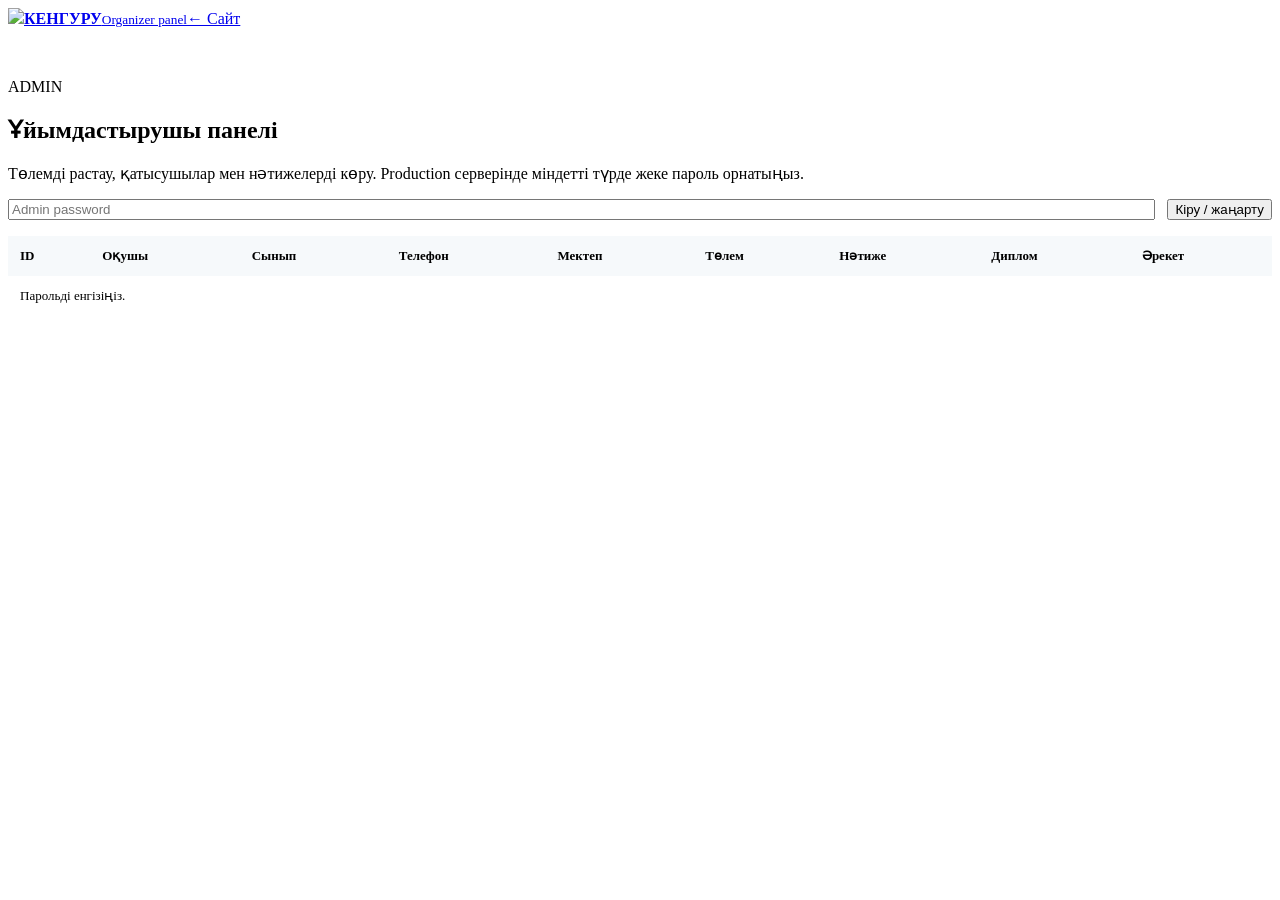
==== admin.html @ 67b4acf1 "Add files via upload" ====
<!doctype html><html lang="kk"><head><meta charset="utf-8"><meta name="viewport" content="width=device-width,initial-scale=1"><title>Кенгуру · Admin</title><link rel="stylesheet" href="/static/style.css"><style>.adminWrap{padding:50px 0}.adminTop{display:grid;grid-template-columns:1fr auto;gap:12px}.adminTable{width:100%;border-collapse:collapse;font-size:13px}.adminTable th,.adminTable td{padding:12px;border-bottom:1px solid var(--line);text-align:left;white-space:nowrap}.adminTable th{background:#f6f9fb;position:sticky;top:0}.tableBox{overflow:auto;max-height:65vh}.tag{display:inline-block;padding:5px 8px;border-radius:999px;background:#eef4f8;font-weight:800}.actions{display:flex;gap:6px}.actions .btn{padding:8px 10px;font-size:12px}@media(max-width:600px){.adminTop{grid-template-columns:1fr}}</style></head><body><header class="topbar"><div class="wrap navrow"><a class="brand" href="/"><img src="/static/logo.jpg"><span><b>КЕНГУРУ</b><small>Organizer panel</small></span></a><a class="btn secondary" href="/">← Сайт</a></div></header><main class="adminWrap"><div class="wrap"><div class="sectionHead"><div><div class="eyebrow dark">ADMIN</div><h2>Ұйымдастырушы панелі</h2></div><p>Төлемді растау, қатысушылар мен нәтижелерді көру. Production серверінде міндетті түрде жеке пароль орнатыңыз.</p></div><div class="panel"><div class="adminTop"><input id="pw" type="password" placeholder="Admin password"><button class="btn primary" onclick="loadList()">Кіру / жаңарту</button></div></div><div class="panel tableBox" style="margin-top:16px"><table class="adminTable"><thead><tr><th>ID</th><th>Оқушы</th><th>Сынып</th><th>Телефон</th><th>Мектеп</th><th>Төлем</th><th>Нәтиже</th><th>Диплом</th><th>Әрекет</th></tr></thead><tbody id="rows"><tr><td colspan="9">Парольді енгізіңіз.</td></tr></tbody></table></div></div></main><script>
const E=s=>String(s??'').replace(/[&<>"']/g,c=>({'&':'&amp;','<':'&lt;','>':'&gt;','"':'&quot;',"'":'&#039;'}[c]));async function loadList(){let r=await fetch('/api/admin/list?password='+encodeURIComponent(pw.value));if(!r.ok){alert('Пароль қате / неверный пароль');return}let a=await r.json();rows.innerHTML=a.map(x=>`<tr><td>${x.id}</td><td><b>${E(x.full_name)}</b><br><small>${E(x.region)}, ${E(x.locality)}</small></td><td>${x.grade}</td><td>${E(x.phone)}</td><td>${E(x.school)}</td><td><span class="tag">${E(x.payment_status)}</span></td><td>${x.score??'—'} ${E(x.award||'')}</td><td>${E(x.diploma_no||'—')}</td><td><div class="actions">${x.payment_status!=='paid'?`<button class="btn primary" onclick="act('${x.token}','approve')">Растау</button>`:''}${x.payment_status==='pending'?`<button class="btn secondary" onclick="act('${x.token}','reject')">Қайтару</button>`:''}</div></td></tr>`).join('')||'<tr><td colspan="9">Қатысушы жоқ</td></tr>'}async function act(token,action){let r=await fetch('/api/admin/action',{method:'POST',headers:{'Content-Type':'application/json'},body:JSON.stringify({password:pw.value,token,action})});if(r.ok)loadList();else alert('Қате')}</script></body></html>
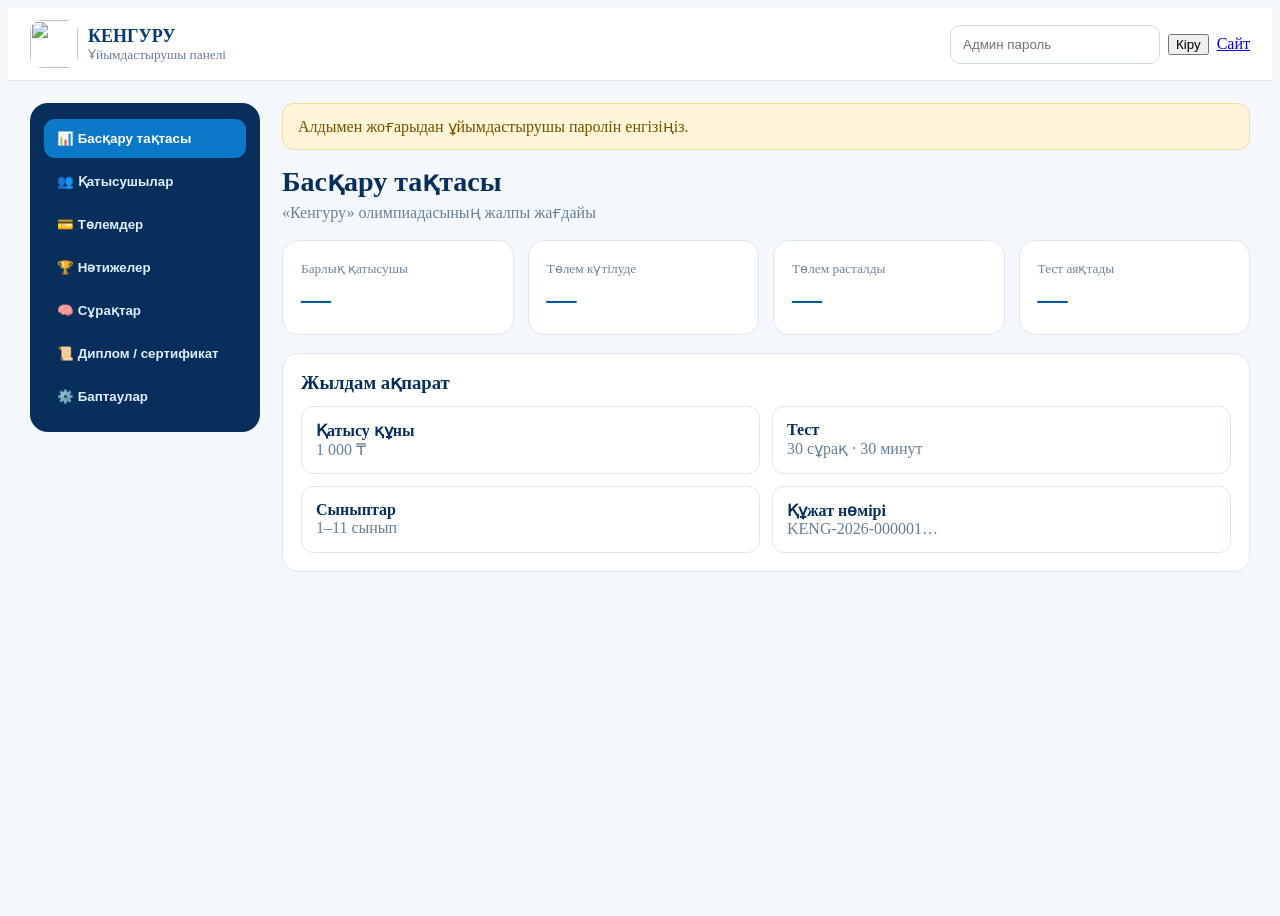
==== commit f5dd313a: "Add files via upload" ====
--- a/admin.html
+++ b/admin.html
@@ -1,2 +1,46 @@
-<!doctype html><html lang="kk"><head><meta charset="utf-8"><meta name="viewport" content="width=device-width,initial-scale=1"><title>Кенгуру · Admin</title><link rel="stylesheet" href="/static/style.css"><style>.adminWrap{padding:50px 0}.adminTop{display:grid;grid-template-columns:1fr auto;gap:12px}.adminTable{width:100%;border-collapse:collapse;font-size:13px}.adminTable th,.adminTable td{padding:12px;border-bottom:1px solid var(--line);text-align:left;white-space:nowrap}.adminTable th{background:#f6f9fb;position:sticky;top:0}.tableBox{overflow:auto;max-height:65vh}.tag{display:inline-block;padding:5px 8px;border-radius:999px;background:#eef4f8;font-weight:800}.actions{display:flex;gap:6px}.actions .btn{padding:8px 10px;font-size:12px}@media(max-width:600px){.adminTop{grid-template-columns:1fr}}</style></head><body><header class="topbar"><div class="wrap navrow"><a class="brand" href="/"><img src="/static/logo.jpg"><span><b>КЕНГУРУ</b><small>Organizer panel</small></span></a><a class="btn secondary" href="/">← Сайт</a></div></header><main class="adminWrap"><div class="wrap"><div class="sectionHead"><div><div class="eyebrow dark">ADMIN</div><h2>Ұйымдастырушы панелі</h2></div><p>Төлемді растау, қатысушылар мен нәтижелерді көру. Production серверінде міндетті түрде жеке пароль орнатыңыз.</p></div><div class="panel"><div class="adminTop"><input id="pw" type="password" placeholder="Admin password"><button class="btn primary" onclick="loadList()">Кіру / жаңарту</button></div></div><div class="panel tableBox" style="margin-top:16px"><table class="adminTable"><thead><tr><th>ID</th><th>Оқушы</th><th>Сынып</th><th>Телефон</th><th>Мектеп</th><th>Төлем</th><th>Нәтиже</th><th>Диплом</th><th>Әрекет</th></tr></thead><tbody id="rows"><tr><td colspan="9">Парольді енгізіңіз.</td></tr></tbody></table></div></div></main><script>
-const E=s=>String(s??'').replace(/[&<>"']/g,c=>({'&':'&amp;','<':'&lt;','>':'&gt;','"':'&quot;',"'":'&#039;'}[c]));async function loadList(){let r=await fetch('/api/admin/list?password='+encodeURIComponent(pw.value));if(!r.ok){alert('Пароль қате / неверный пароль');return}let a=await r.json();rows.innerHTML=a.map(x=>`<tr><td>${x.id}</td><td><b>${E(x.full_name)}</b><br><small>${E(x.region)}, ${E(x.locality)}</small></td><td>${x.grade}</td><td>${E(x.phone)}</td><td>${E(x.school)}</td><td><span class="tag">${E(x.payment_status)}</span></td><td>${x.score??'—'} ${E(x.award||'')}</td><td>${E(x.diploma_no||'—')}</td><td><div class="actions">${x.payment_status!=='paid'?`<button class="btn primary" onclick="act('${x.token}','approve')">Растау</button>`:''}${x.payment_status==='pending'?`<button class="btn secondary" onclick="act('${x.token}','reject')">Қайтару</button>`:''}</div></td></tr>`).join('')||'<tr><td colspan="9">Қатысушы жоқ</td></tr>'}async function act(token,action){let r=await fetch('/api/admin/action',{method:'POST',headers:{'Content-Type':'application/json'},body:JSON.stringify({password:pw.value,token,action})});if(r.ok)loadList();else alert('Қате')}</script></body></html>
+<!doctype html>
+<html lang="kk">
+<head>
+<meta charset="utf-8"><meta name="viewport" content="width=device-width,initial-scale=1">
+<title>КЕНГУРУ · Ұйымдастырушы панелі</title>
+<link rel="stylesheet" href="/static/style.css">
+<style>
+*{box-sizing:border-box}.adminShell{min-height:100vh;background:#f4f8fc}.adminHeader{background:#fff;border-bottom:1px solid #dce7f0;position:sticky;top:0;z-index:20}.adminHeader .inner{max-width:1500px;margin:auto;padding:12px 22px;display:flex;align-items:center;justify-content:space-between;gap:16px}.adminBrand{display:flex;align-items:center;gap:10px;text-decoration:none;color:#063b70}.adminBrand img{width:48px;height:48px;object-fit:contain;border-radius:12px}.adminBrand b{display:block;font-size:18px}.adminBrand small{display:block;color:#6c7f91}.loginbar{display:flex;gap:8px;align-items:center}.loginbar input{width:210px;padding:11px 12px;border:1px solid #cddce8;border-radius:10px}.layout{max-width:1500px;margin:auto;display:grid;grid-template-columns:230px minmax(0,1fr);gap:22px;padding:22px}.side{background:#082f5b;border-radius:18px;padding:14px;height:fit-content;position:sticky;top:94px}.side button{width:100%;border:0;background:transparent;color:#dfeeff;padding:12px 13px;text-align:left;border-radius:11px;font-weight:700;cursor:pointer;margin:2px 0}.side button:hover,.side button.active{background:#0c78c8;color:#fff}.content{min-width:0}.pageTitle{display:flex;justify-content:space-between;gap:18px;align-items:end;margin:3px 0 18px}.pageTitle h1{font-size:28px;margin:0;color:#082f5b}.pageTitle p{margin:5px 0 0;color:#698096}.cards{display:grid;grid-template-columns:repeat(4,minmax(0,1fr));gap:14px;margin-bottom:18px}.stat{background:#fff;border:1px solid #dce7f0;border-radius:16px;padding:18px}.stat small{color:#70869a}.stat strong{display:block;font-size:30px;color:#075a9d;margin-top:5px}.panelA{background:#fff;border:1px solid #dce7f0;border-radius:16px;padding:18px;margin-bottom:18px}.panelA h3{margin:0 0 12px;color:#082f5b}.tableBox{overflow:auto;max-height:64vh}.adminTable{width:100%;border-collapse:collapse;font-size:13px}.adminTable th,.adminTable td{padding:11px 10px;border-bottom:1px solid #e6edf3;text-align:left;white-space:nowrap}.adminTable th{background:#f5f9fc;position:sticky;top:0}.tag{display:inline-block;padding:5px 8px;border-radius:999px;background:#edf5fb;font-weight:800}.tag.paid{background:#e8f8ed;color:#176f35}.tag.pending{background:#fff3d8;color:#8a5c00}.tag.unpaid{background:#f4f4f4;color:#666}.toolbar{display:flex;gap:9px;flex-wrap:wrap;margin-bottom:12px}.toolbar input,.toolbar select{padding:10px 11px;border:1px solid #cfdae4;border-radius:9px}.btnSm{border:0;border-radius:8px;padding:7px 10px;font-weight:700;cursor:pointer}.approve{background:#0878c9;color:#fff}.reject{background:#eef2f5;color:#334}.tab{display:none}.tab.active{display:block}.docgrid{display:grid;grid-template-columns:1fr 1fr;gap:16px}.doccard img{width:100%;border:1px solid #dce7f0;border-radius:12px}.gradegrid{display:grid;grid-template-columns:repeat(6,1fr);gap:10px}.grade{padding:14px;text-align:center;border:1px solid #dce7f0;border-radius:12px;background:#f8fbfd;font-weight:800}.notice{padding:13px 15px;background:#fff5d9;border:1px solid #f1dda1;border-radius:12px;color:#745300;margin-bottom:15px}.empty{padding:38px;text-align:center;color:#73869a}.settingsGrid{display:grid;grid-template-columns:1fr 1fr;gap:12px}.setting{padding:14px;border:1px solid #e0e8ef;border-radius:12px}.setting b{display:block;color:#082f5b}.setting span{color:#667f92}.hidden{display:none!important}@media(max-width:900px){.layout{grid-template-columns:1fr}.side{position:static;display:flex;overflow:auto}.side button{width:auto;white-space:nowrap}.cards{grid-template-columns:1fr 1fr}.docgrid,.settingsGrid{grid-template-columns:1fr}.gradegrid{grid-template-columns:repeat(3,1fr)}}@media(max-width:560px){.adminHeader .inner{align-items:flex-start;flex-direction:column}.loginbar{width:100%}.loginbar input{flex:1;width:auto}.layout{padding:12px}.cards{grid-template-columns:1fr 1fr}.pageTitle h1{font-size:22px}}
+</style>
+</head>
+<body class="adminShell">
+<header class="adminHeader"><div class="inner"><a class="adminBrand" href="/"><img src="/static/logo.jpg"><span><b>КЕНГУРУ</b><small>Ұйымдастырушы панелі</small></span></a><div class="loginbar"><input id="pw" type="password" placeholder="Админ пароль"><button class="btn primary" onclick="login()">Кіру</button><a class="btn secondary" href="/">Сайт</a></div></div></header>
+<div class="layout">
+<aside class="side" id="nav">
+<button class="active" onclick="showTab('dash',this)">📊 Басқару тақтасы</button>
+<button onclick="showTab('participants',this)">👥 Қатысушылар</button>
+<button onclick="showTab('payments',this)">💳 Төлемдер</button>
+<button onclick="showTab('results',this)">🏆 Нәтижелер</button>
+<button onclick="showTab('questions',this)">🧠 Сұрақтар</button>
+<button onclick="showTab('documents',this)">📜 Диплом / сертификат</button>
+<button onclick="showTab('settings',this)">⚙️ Баптаулар</button>
+</aside>
+<main class="content">
+<div id="loginNotice" class="notice">Алдымен жоғарыдан ұйымдастырушы паролін енгізіңіз.</div>
+<section id="dash" class="tab active"><div class="pageTitle"><div><h1>Басқару тақтасы</h1><p>«Кенгуру» олимпиадасының жалпы жағдайы</p></div></div><div class="cards"><div class="stat"><small>Барлық қатысушы</small><strong id="sTotal">—</strong></div><div class="stat"><small>Төлем күтілуде</small><strong id="sPending">—</strong></div><div class="stat"><small>Төлем расталды</small><strong id="sPaid">—</strong></div><div class="stat"><small>Тест аяқтады</small><strong id="sDone">—</strong></div></div><div class="panelA"><h3>Жылдам ақпарат</h3><div class="settingsGrid"><div class="setting"><b>Қатысу құны</b><span>1 000 ₸</span></div><div class="setting"><b>Тест</b><span>30 сұрақ · 30 минут</span></div><div class="setting"><b>Сыныптар</b><span>1–11 сынып</span></div><div class="setting"><b>Құжат нөмірі</b><span>KENG-2026-000001…</span></div></div></div></section>
+<section id="participants" class="tab"><div class="pageTitle"><div><h1>Қатысушылар</h1><p>Тіркелген оқушылар тізімі</p></div></div><div class="panelA"><div class="toolbar"><input id="search" placeholder="Аты-жөні, мектеп..." oninput="renderParticipants()"><select id="gradeFilter" onchange="renderParticipants()"><option value="">Барлық сынып</option></select><button class="btnSm approve" onclick="loadList()">Жаңарту</button></div><div class="tableBox"><table class="adminTable"><thead><tr><th>ID</th><th>Оқушы</th><th>Сынып</th><th>Телефон</th><th>Өңір</th><th>Мектеп</th><th>Төлем</th></tr></thead><tbody id="participantsRows"><tr><td colspan="7" class="empty">Парольмен кіріңіз</td></tr></tbody></table></div></div></section>
+<section id="payments" class="tab"><div class="pageTitle"><div><h1>Төлемдер</h1><p>Қатысу ақысын растау немесе кері қайтару</p></div></div><div class="panelA tableBox"><table class="adminTable"><thead><tr><th>Оқушы</th><th>Телефон</th><th>Сынып</th><th>Статус</th><th>Әрекет</th></tr></thead><tbody id="paymentRows"></tbody></table></div></section>
+<section id="results" class="tab"><div class="pageTitle"><div><h1>Нәтижелер</h1><p>Ұпай, орын және құжат нөмірі</p></div></div><div class="panelA tableBox"><table class="adminTable"><thead><tr><th>Оқушы</th><th>Сынып</th><th>Ұпай</th><th>Марапат</th><th>№ KENG</th></tr></thead><tbody id="resultRows"></tbody></table></div></section>
+<section id="questions" class="tab"><div class="pageTitle"><div><h1>Сұрақтар</h1><p>1–11 сынып бойынша математика тапсырмалары</p></div></div><div class="panelA"><h3>Сыныптар</h3><div class="gradegrid" id="gradeGrid"></div><p style="color:#6b8093;margin-top:14px">Қазіргі тест банкі сайт кодында сақталады. Келесі кезеңде осы бөлімге сұрақтарды қосу/өзгерту редакторын енгізуге болады.</p></div></section>
+<section id="documents" class="tab"><div class="pageTitle"><div><h1>Диплом және сертификат</h1><p>Қазір сайтта қолданылатын шаблондар</p></div></div><div class="docgrid"><div class="panelA doccard"><h3>Диплом · I / II / III орын</h3><img src="/static/diploma_template.png" alt="Диплом"><p>ФИО, мектеп, сынып, орын және KENG нөмірі нәтижеге қарай автоматты толтырылады.</p></div><div class="panelA doccard"><h3>Қатысушы сертификаты</h3><img src="/static/certificate_template.png" alt="Сертификат"><p>ФИО, мектеп, сынып және KENG нөмірі автоматты толтырылады.</p></div></div></section>
+<section id="settings" class="tab"><div class="pageTitle"><div><h1>Баптаулар</h1><p>Олимпиаданың негізгі параметрлері</p></div></div><div class="panelA"><div class="settingsGrid"><div class="setting"><b>Атауы</b><span>«КЕНГУРУ» халықаралық математика ойын-конкурсы</span></div><div class="setting"><b>Бағасы</b><span>1 000 ₸</span></div><div class="setting"><b>Уақыты</b><span>30 минут</span></div><div class="setting"><b>Сұрақ саны</b><span>30</span></div><div class="setting"><b>I орын</b><span>26–30 дұрыс жауап</span></div><div class="setting"><b>II орын</b><span>21–25 дұрыс жауап</span></div><div class="setting"><b>III орын</b><span>16–20 дұрыс жауап</span></div><div class="setting"><b>Сертификат</b><span>0–15 дұрыс жауап</span></div></div></div></section>
+</main></div>
+<script>
+let DATA=[];const E=s=>String(s??'').replace(/[&<>"']/g,c=>({'&':'&amp;','<':'&lt;','>':'&gt;','"':'&quot;',"'":'&#039;'}[c]));
+for(let i=1;i<=11;i++){gradeFilter.innerHTML+=`<option value="${i}">${i} сынып</option>`;gradeGrid.innerHTML+=`<div class="grade">${i} сынып<br><small>30 сұрақ</small></div>`}
+function showTab(id,btn){document.querySelectorAll('.tab').forEach(x=>x.classList.remove('active'));document.getElementById(id).classList.add('active');document.querySelectorAll('#nav button').forEach(x=>x.classList.remove('active'));btn.classList.add('active')}
+async function login(){await loadList()}
+async function loadList(){let pass=pw.value;if(!pass){alert('Пароль енгізіңіз');return}let r=await fetch('/api/admin/list?password='+encodeURIComponent(pass));if(!r.ok){alert('Пароль қате / неверный пароль');return}DATA=await r.json();loginNotice.classList.add('hidden');renderAll()}
+function statusTag(x){let v=x.payment_status||'unpaid';let name=v==='paid'?'Расталды':v==='pending'?'Күтуде':'Төленбеген';return `<span class="tag ${v}">${name}</span>`}
+function renderAll(){sTotal.textContent=DATA.length;sPending.textContent=DATA.filter(x=>x.payment_status==='pending').length;sPaid.textContent=DATA.filter(x=>x.payment_status==='paid').length;sDone.textContent=DATA.filter(x=>x.submitted_at).length;renderParticipants();renderPayments();renderResults()}
+function renderParticipants(){let q=(search.value||'').toLowerCase(),g=gradeFilter.value;let a=DATA.filter(x=>(!g||String(x.grade)===g)&&(!q||(`${x.full_name} ${x.school} ${x.phone} ${x.region} ${x.locality}`).toLowerCase().includes(q)));participantsRows.innerHTML=a.map(x=>`<tr><td>${x.id}</td><td><b>${E(x.full_name)}</b></td><td>${x.grade}</td><td>${E(x.phone)}</td><td>${E(x.region)}, ${E(x.locality)}</td><td>${E(x.school)}</td><td>${statusTag(x)}</td></tr>`).join('')||'<tr><td colspan="7" class="empty">Қатысушы табылмады</td></tr>'}
+function renderPayments(){paymentRows.innerHTML=DATA.map(x=>`<tr><td><b>${E(x.full_name)}</b></td><td>${E(x.phone)}</td><td>${x.grade}</td><td>${statusTag(x)}</td><td>${x.payment_status!=='paid'?`<button class="btnSm approve" onclick="act('${x.token}','approve')">Төлемді растау</button>`:''} ${x.payment_status==='pending'?`<button class="btnSm reject" onclick="act('${x.token}','reject')">Қайтару</button>`:''}</td></tr>`).join('')||'<tr><td colspan="5" class="empty">Төлем жазбалары жоқ</td></tr>'}
+function renderResults(){let a=DATA.filter(x=>x.submitted_at);resultRows.innerHTML=a.map(x=>`<tr><td><b>${E(x.full_name)}</b><br><small>${E(x.school)}</small></td><td>${x.grade}</td><td><b>${x.score}/30</b></td><td>${E(x.award)}</td><td>${E(x.diploma_no)}</td></tr>`).join('')||'<tr><td colspan="5" class="empty">Әзірге тест аяқтаған қатысушы жоқ</td></tr>'}
+async function act(token,action){let r=await fetch('/api/admin/action',{method:'POST',headers:{'Content-Type':'application/json'},body:JSON.stringify({password:pw.value,token,action})});if(r.ok)loadList();else alert('Қате')}
+</script>
+</body></html>
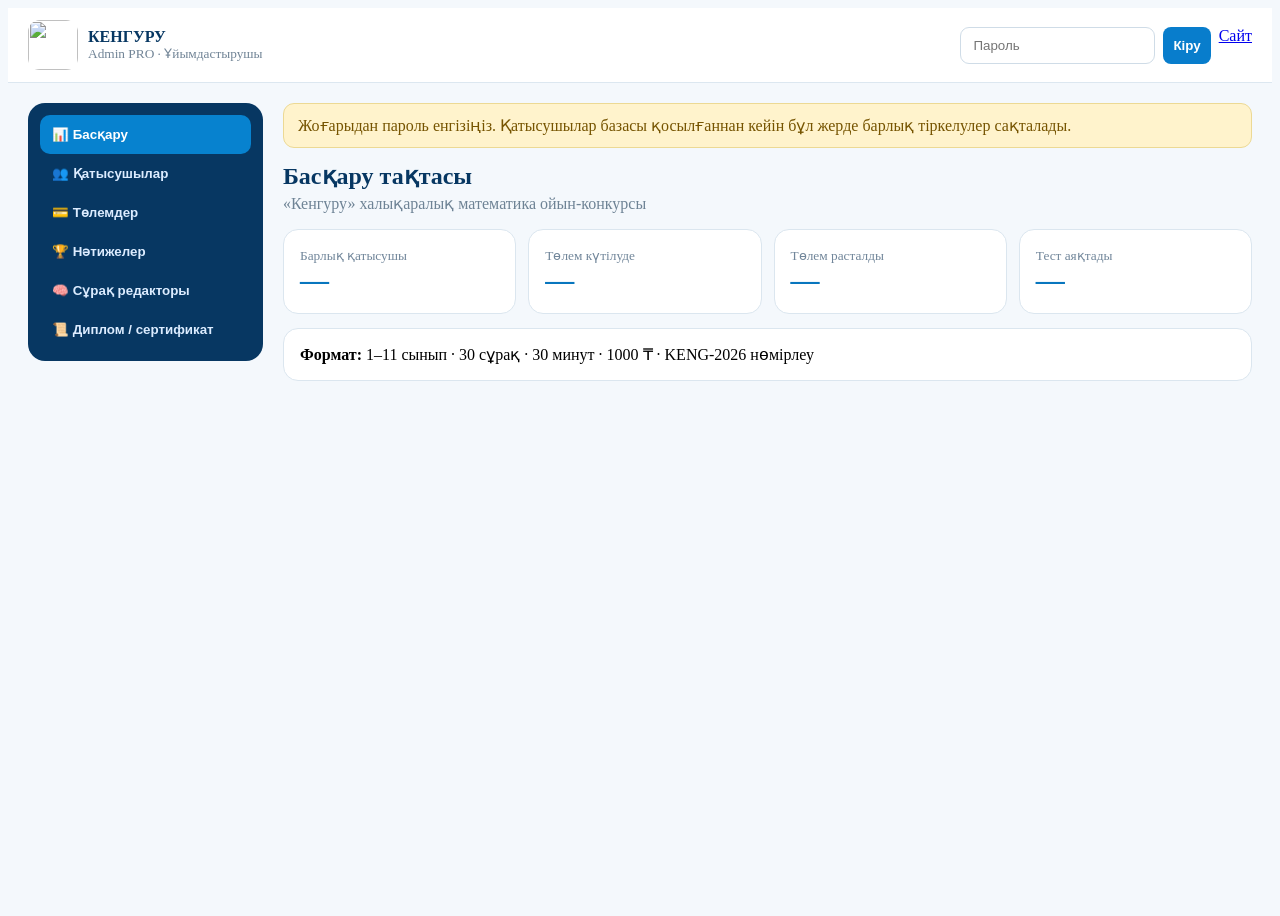
==== commit 81accb86: "Add files via upload" ====
--- a/admin.html
+++ b/admin.html
@@ -1,46 +1,34 @@
-<!doctype html>
-<html lang="kk">
-<head>
-<meta charset="utf-8"><meta name="viewport" content="width=device-width,initial-scale=1">
-<title>КЕНГУРУ · Ұйымдастырушы панелі</title>
-<link rel="stylesheet" href="/static/style.css">
+<!doctype html><html lang="kk"><head><meta charset="utf-8"><meta name="viewport" content="width=device-width,initial-scale=1"><title>КЕНГУРУ · Admin PRO</title><link rel="stylesheet" href="/static/style.css">
 <style>
-*{box-sizing:border-box}.adminShell{min-height:100vh;background:#f4f8fc}.adminHeader{background:#fff;border-bottom:1px solid #dce7f0;position:sticky;top:0;z-index:20}.adminHeader .inner{max-width:1500px;margin:auto;padding:12px 22px;display:flex;align-items:center;justify-content:space-between;gap:16px}.adminBrand{display:flex;align-items:center;gap:10px;text-decoration:none;color:#063b70}.adminBrand img{width:48px;height:48px;object-fit:contain;border-radius:12px}.adminBrand b{display:block;font-size:18px}.adminBrand small{display:block;color:#6c7f91}.loginbar{display:flex;gap:8px;align-items:center}.loginbar input{width:210px;padding:11px 12px;border:1px solid #cddce8;border-radius:10px}.layout{max-width:1500px;margin:auto;display:grid;grid-template-columns:230px minmax(0,1fr);gap:22px;padding:22px}.side{background:#082f5b;border-radius:18px;padding:14px;height:fit-content;position:sticky;top:94px}.side button{width:100%;border:0;background:transparent;color:#dfeeff;padding:12px 13px;text-align:left;border-radius:11px;font-weight:700;cursor:pointer;margin:2px 0}.side button:hover,.side button.active{background:#0c78c8;color:#fff}.content{min-width:0}.pageTitle{display:flex;justify-content:space-between;gap:18px;align-items:end;margin:3px 0 18px}.pageTitle h1{font-size:28px;margin:0;color:#082f5b}.pageTitle p{margin:5px 0 0;color:#698096}.cards{display:grid;grid-template-columns:repeat(4,minmax(0,1fr));gap:14px;margin-bottom:18px}.stat{background:#fff;border:1px solid #dce7f0;border-radius:16px;padding:18px}.stat small{color:#70869a}.stat strong{display:block;font-size:30px;color:#075a9d;margin-top:5px}.panelA{background:#fff;border:1px solid #dce7f0;border-radius:16px;padding:18px;margin-bottom:18px}.panelA h3{margin:0 0 12px;color:#082f5b}.tableBox{overflow:auto;max-height:64vh}.adminTable{width:100%;border-collapse:collapse;font-size:13px}.adminTable th,.adminTable td{padding:11px 10px;border-bottom:1px solid #e6edf3;text-align:left;white-space:nowrap}.adminTable th{background:#f5f9fc;position:sticky;top:0}.tag{display:inline-block;padding:5px 8px;border-radius:999px;background:#edf5fb;font-weight:800}.tag.paid{background:#e8f8ed;color:#176f35}.tag.pending{background:#fff3d8;color:#8a5c00}.tag.unpaid{background:#f4f4f4;color:#666}.toolbar{display:flex;gap:9px;flex-wrap:wrap;margin-bottom:12px}.toolbar input,.toolbar select{padding:10px 11px;border:1px solid #cfdae4;border-radius:9px}.btnSm{border:0;border-radius:8px;padding:7px 10px;font-weight:700;cursor:pointer}.approve{background:#0878c9;color:#fff}.reject{background:#eef2f5;color:#334}.tab{display:none}.tab.active{display:block}.docgrid{display:grid;grid-template-columns:1fr 1fr;gap:16px}.doccard img{width:100%;border:1px solid #dce7f0;border-radius:12px}.gradegrid{display:grid;grid-template-columns:repeat(6,1fr);gap:10px}.grade{padding:14px;text-align:center;border:1px solid #dce7f0;border-radius:12px;background:#f8fbfd;font-weight:800}.notice{padding:13px 15px;background:#fff5d9;border:1px solid #f1dda1;border-radius:12px;color:#745300;margin-bottom:15px}.empty{padding:38px;text-align:center;color:#73869a}.settingsGrid{display:grid;grid-template-columns:1fr 1fr;gap:12px}.setting{padding:14px;border:1px solid #e0e8ef;border-radius:12px}.setting b{display:block;color:#082f5b}.setting span{color:#667f92}.hidden{display:none!important}@media(max-width:900px){.layout{grid-template-columns:1fr}.side{position:static;display:flex;overflow:auto}.side button{width:auto;white-space:nowrap}.cards{grid-template-columns:1fr 1fr}.docgrid,.settingsGrid{grid-template-columns:1fr}.gradegrid{grid-template-columns:repeat(3,1fr)}}@media(max-width:560px){.adminHeader .inner{align-items:flex-start;flex-direction:column}.loginbar{width:100%}.loginbar input{flex:1;width:auto}.layout{padding:12px}.cards{grid-template-columns:1fr 1fr}.pageTitle h1{font-size:22px}}
-</style>
-</head>
-<body class="adminShell">
-<header class="adminHeader"><div class="inner"><a class="adminBrand" href="/"><img src="/static/logo.jpg"><span><b>КЕНГУРУ</b><small>Ұйымдастырушы панелі</small></span></a><div class="loginbar"><input id="pw" type="password" placeholder="Админ пароль"><button class="btn primary" onclick="login()">Кіру</button><a class="btn secondary" href="/">Сайт</a></div></div></header>
-<div class="layout">
-<aside class="side" id="nav">
-<button class="active" onclick="showTab('dash',this)">📊 Басқару тақтасы</button>
-<button onclick="showTab('participants',this)">👥 Қатысушылар</button>
-<button onclick="showTab('payments',this)">💳 Төлемдер</button>
-<button onclick="showTab('results',this)">🏆 Нәтижелер</button>
-<button onclick="showTab('questions',this)">🧠 Сұрақтар</button>
-<button onclick="showTab('documents',this)">📜 Диплом / сертификат</button>
-<button onclick="showTab('settings',this)">⚙️ Баптаулар</button>
-</aside>
-<main class="content">
-<div id="loginNotice" class="notice">Алдымен жоғарыдан ұйымдастырушы паролін енгізіңіз.</div>
-<section id="dash" class="tab active"><div class="pageTitle"><div><h1>Басқару тақтасы</h1><p>«Кенгуру» олимпиадасының жалпы жағдайы</p></div></div><div class="cards"><div class="stat"><small>Барлық қатысушы</small><strong id="sTotal">—</strong></div><div class="stat"><small>Төлем күтілуде</small><strong id="sPending">—</strong></div><div class="stat"><small>Төлем расталды</small><strong id="sPaid">—</strong></div><div class="stat"><small>Тест аяқтады</small><strong id="sDone">—</strong></div></div><div class="panelA"><h3>Жылдам ақпарат</h3><div class="settingsGrid"><div class="setting"><b>Қатысу құны</b><span>1 000 ₸</span></div><div class="setting"><b>Тест</b><span>30 сұрақ · 30 минут</span></div><div class="setting"><b>Сыныптар</b><span>1–11 сынып</span></div><div class="setting"><b>Құжат нөмірі</b><span>KENG-2026-000001…</span></div></div></div></section>
-<section id="participants" class="tab"><div class="pageTitle"><div><h1>Қатысушылар</h1><p>Тіркелген оқушылар тізімі</p></div></div><div class="panelA"><div class="toolbar"><input id="search" placeholder="Аты-жөні, мектеп..." oninput="renderParticipants()"><select id="gradeFilter" onchange="renderParticipants()"><option value="">Барлық сынып</option></select><button class="btnSm approve" onclick="loadList()">Жаңарту</button></div><div class="tableBox"><table class="adminTable"><thead><tr><th>ID</th><th>Оқушы</th><th>Сынып</th><th>Телефон</th><th>Өңір</th><th>Мектеп</th><th>Төлем</th></tr></thead><tbody id="participantsRows"><tr><td colspan="7" class="empty">Парольмен кіріңіз</td></tr></tbody></table></div></div></section>
-<section id="payments" class="tab"><div class="pageTitle"><div><h1>Төлемдер</h1><p>Қатысу ақысын растау немесе кері қайтару</p></div></div><div class="panelA tableBox"><table class="adminTable"><thead><tr><th>Оқушы</th><th>Телефон</th><th>Сынып</th><th>Статус</th><th>Әрекет</th></tr></thead><tbody id="paymentRows"></tbody></table></div></section>
-<section id="results" class="tab"><div class="pageTitle"><div><h1>Нәтижелер</h1><p>Ұпай, орын және құжат нөмірі</p></div></div><div class="panelA tableBox"><table class="adminTable"><thead><tr><th>Оқушы</th><th>Сынып</th><th>Ұпай</th><th>Марапат</th><th>№ KENG</th></tr></thead><tbody id="resultRows"></tbody></table></div></section>
-<section id="questions" class="tab"><div class="pageTitle"><div><h1>Сұрақтар</h1><p>1–11 сынып бойынша математика тапсырмалары</p></div></div><div class="panelA"><h3>Сыныптар</h3><div class="gradegrid" id="gradeGrid"></div><p style="color:#6b8093;margin-top:14px">Қазіргі тест банкі сайт кодында сақталады. Келесі кезеңде осы бөлімге сұрақтарды қосу/өзгерту редакторын енгізуге болады.</p></div></section>
-<section id="documents" class="tab"><div class="pageTitle"><div><h1>Диплом және сертификат</h1><p>Қазір сайтта қолданылатын шаблондар</p></div></div><div class="docgrid"><div class="panelA doccard"><h3>Диплом · I / II / III орын</h3><img src="/static/diploma_template.png" alt="Диплом"><p>ФИО, мектеп, сынып, орын және KENG нөмірі нәтижеге қарай автоматты толтырылады.</p></div><div class="panelA doccard"><h3>Қатысушы сертификаты</h3><img src="/static/certificate_template.png" alt="Сертификат"><p>ФИО, мектеп, сынып және KENG нөмірі автоматты толтырылады.</p></div></div></section>
-<section id="settings" class="tab"><div class="pageTitle"><div><h1>Баптаулар</h1><p>Олимпиаданың негізгі параметрлері</p></div></div><div class="panelA"><div class="settingsGrid"><div class="setting"><b>Атауы</b><span>«КЕНГУРУ» халықаралық математика ойын-конкурсы</span></div><div class="setting"><b>Бағасы</b><span>1 000 ₸</span></div><div class="setting"><b>Уақыты</b><span>30 минут</span></div><div class="setting"><b>Сұрақ саны</b><span>30</span></div><div class="setting"><b>I орын</b><span>26–30 дұрыс жауап</span></div><div class="setting"><b>II орын</b><span>21–25 дұрыс жауап</span></div><div class="setting"><b>III орын</b><span>16–20 дұрыс жауап</span></div><div class="setting"><b>Сертификат</b><span>0–15 дұрыс жауап</span></div></div></div></section>
+*{box-sizing:border-box}.shell{min-height:100vh;background:#f4f8fc}.head{background:#fff;border-bottom:1px solid #dce7f0;position:sticky;top:0;z-index:20}.headin{max-width:1500px;margin:auto;padding:12px 20px;display:flex;justify-content:space-between;align-items:center;gap:12px}.brandA{display:flex;align-items:center;gap:10px;text-decoration:none;color:#073762}.brandA img{width:50px;height:50px;object-fit:contain;border-radius:12px}.brandA small{display:block;color:#718496}.login{display:flex;gap:8px}.login input,.field{padding:10px 12px;border:1px solid #cfdce7;border-radius:9px;background:#fff}.layoutA{max-width:1500px;margin:auto;display:grid;grid-template-columns:235px minmax(0,1fr);gap:20px;padding:20px}.side{background:#073762;border-radius:17px;padding:12px;height:fit-content;position:sticky;top:94px}.side button{display:block;width:100%;border:0;background:transparent;color:#dcecff;text-align:left;padding:12px;border-radius:10px;font-weight:750;cursor:pointer}.side button.active,.side button:hover{background:#0782cf;color:#fff}.tab{display:none}.tab.active{display:block}.title h1{margin:0;color:#073762}.title p{color:#6e8395;margin:4px 0 16px}.notice{padding:12px 14px;border-radius:11px;background:#fff3cc;border:1px solid #ecd994;color:#765400;margin-bottom:14px}.cards{display:grid;grid-template-columns:repeat(4,1fr);gap:12px}.card,.panel{background:#fff;border:1px solid #dbe6ef;border-radius:15px;padding:16px;margin-bottom:14px}.card strong{display:block;font-size:29px;color:#0876be}.card small{color:#71869a}.tools{display:flex;gap:8px;flex-wrap:wrap;margin-bottom:12px}.tblbox{overflow:auto;max-height:65vh}.tbl{width:100%;border-collapse:collapse;font-size:13px}.tbl th,.tbl td{padding:10px;border-bottom:1px solid #e4ecf2;text-align:left;white-space:nowrap}.tbl th{position:sticky;top:0;background:#f7fafc}.pill{padding:4px 8px;border-radius:99px;font-weight:700;background:#edf3f7}.paid{background:#e6f7eb;color:#176c34}.pending{background:#fff1cc;color:#846000}.btnx{border:0;padding:8px 10px;border-radius:8px;font-weight:750;cursor:pointer}.blue{background:#087dcc;color:#fff}.gray{background:#edf2f5;color:#345}.red{background:#ffe8e8;color:#9b2222}.docgrid{display:grid;grid-template-columns:1fr 1fr;gap:14px}.doc img{width:100%;border:1px solid #dce6ed;border-radius:10px}.qgrid{display:grid;grid-template-columns:240px minmax(0,1fr);gap:16px}.qlist{max-height:62vh;overflow:auto;border:1px solid #dce6ed;border-radius:12px;padding:8px}.qitem{display:block;width:100%;text-align:left;border:0;background:#f6f9fb;margin:4px 0;padding:9px;border-radius:8px;cursor:pointer}.qitem.sel{background:#dff1ff}.qform label{display:block;font-size:12px;font-weight:750;color:#506b80;margin:9px 0 4px}.qform textarea,.qform input,.qform select{width:100%;padding:10px;border:1px solid #cedce7;border-radius:9px}.qform textarea{min-height:80px;resize:vertical}.hidden{display:none!important}@media(max-width:900px){.layoutA{grid-template-columns:1fr}.side{position:static;display:flex;overflow:auto}.side button{width:auto;white-space:nowrap}.cards{grid-template-columns:1fr 1fr}.docgrid,.qgrid{grid-template-columns:1fr}}@media(max-width:560px){.headin{flex-direction:column;align-items:stretch}.login input{min-width:0;flex:1}.layoutA{padding:10px}.cards{grid-template-columns:1fr 1fr}}
+</style></head><body class="shell">
+<header class="head"><div class="headin"><a class="brandA" href="/"><img src="/static/logo.jpg"><span><b>КЕНГУРУ</b><small>Admin PRO · Ұйымдастырушы</small></span></a><div class="login"><input id="pw" type="password" placeholder="Пароль"><button class="btnx blue" onclick="login()">Кіру</button><a class="btn secondary" href="/">Сайт</a></div></div></header>
+<div class="layoutA"><aside class="side" id="nav">
+<button class="active" onclick="tab('dashboard',this)">📊 Басқару</button><button onclick="tab('participants',this)">👥 Қатысушылар</button><button onclick="tab('payments',this)">💳 Төлемдер</button><button onclick="tab('results',this)">🏆 Нәтижелер</button><button onclick="tab('questions',this)">🧠 Сұрақ редакторы</button><button onclick="tab('docs',this)">📜 Диплом / сертификат</button>
+</aside><main>
+<div id="notice" class="notice">Жоғарыдан пароль енгізіңіз. Қатысушылар базасы қосылғаннан кейін бұл жерде барлық тіркелулер сақталады.</div>
+<section class="tab active" id="dashboard"><div class="title"><h1>Басқару тақтасы</h1><p>«Кенгуру» халықаралық математика ойын-конкурсы</p></div><div class="cards"><div class="card"><small>Барлық қатысушы</small><strong id="nAll">—</strong></div><div class="card"><small>Төлем күтілуде</small><strong id="nWait">—</strong></div><div class="card"><small>Төлем расталды</small><strong id="nPaid">—</strong></div><div class="card"><small>Тест аяқтады</small><strong id="nDone">—</strong></div></div><div class="panel"><b>Формат:</b> 1–11 сынып · 30 сұрақ · 30 минут · 1000 ₸ · KENG-2026 нөмірлеу</div></section>
+<section class="tab" id="participants"><div class="title"><h1>Қатысушылар</h1><p>Іздеу, сүзу, CSV жүктеу және жазбаны өшіру</p></div><div class="panel"><div class="tools"><input class="field" id="find" placeholder="Аты-жөні / мектеп" oninput="renderPeople()"><select class="field" id="gfilter" onchange="renderPeople()"><option value="">Барлық сынып</option></select><button class="btnx blue" onclick="load()">Жаңарту</button><button class="btnx gray" onclick="exportCsv()">CSV жүктеу</button></div><div class="tblbox"><table class="tbl"><thead><tr><th>ID</th><th>Оқушы</th><th>Сынып</th><th>Телефон</th><th>Мектеп</th><th>Төлем</th><th></th></tr></thead><tbody id="peopleRows"></tbody></table></div></div></section>
+<section class="tab" id="payments"><div class="title"><h1>Төлемдер</h1><p>Қолмен растау немесе қайтару</p></div><div class="panel tblbox"><table class="tbl"><thead><tr><th>Оқушы</th><th>Телефон</th><th>Сынып</th><th>Статус</th><th>Әрекет</th></tr></thead><tbody id="payRows"></tbody></table></div></section>
+<section class="tab" id="results"><div class="title"><h1>Нәтижелер</h1><p>Ұпай, орын және KENG нөмірі</p></div><div class="panel tblbox"><table class="tbl"><thead><tr><th>Оқушы</th><th>Сынып</th><th>Ұпай</th><th>Марапат</th><th>№ KENG</th></tr></thead><tbody id="resRows"></tbody></table></div></section>
+<section class="tab" id="questions"><div class="title"><h1>Сұрақ редакторы</h1><p>1–11 сыныптың тапсырмаларын сайттан шықпай өзгертіңіз</p></div><div class="panel"><div class="tools"><select class="field" id="qgrade" onchange="loadQuestions()"></select><button class="btnx blue" onclick="loadQuestions()">Сұрақтарды ашу</button></div><div class="qgrid"><div class="qlist" id="qlist">Сыныпты таңдаңыз</div><div class="qform"><div id="qempty">Сол жақтан сұрақты таңдаңыз.</div><div id="qeditor" class="hidden"><input type="hidden" id="qid"><label>Қазақша сұрақ</label><textarea id="qkk"></textarea><label>Русский вопрос</label><textarea id="qru"></textarea><label>Жауап нұсқалары — әр жолға бір нұсқа</label><textarea id="qopts"></textarea><label>Дұрыс жауап — нұсқалардың біреуін дәл жазыңыз</label><input id="qanswer"><label>Күрделілік баллы</label><select id="qpoints"><option>3</option><option>4</option><option>5</option></select><div style="margin-top:12px"><button class="btnx blue" onclick="saveQuestion()">Сақтау</button></div></div></div></div></div></section>
+<section class="tab" id="docs"><div class="title"><h1>Диплом және сертификат</h1><p>PNG шаблондарын админ-панельден ауыстыру</p></div><div class="docgrid"><div class="panel doc"><h3>Диплом</h3><img id="dipPrev" src="/static/diploma_template.png"><div class="tools" style="margin-top:10px"><input id="dipFile" type="file" accept="image/png"><button class="btnx blue" onclick="uploadTemplate('diploma','dipFile','dipPrev')">Жаңа шаблон жүктеу</button></div></div><div class="panel doc"><h3>Сертификат</h3><img id="certPrev" src="/static/certificate_template.png"><div class="tools" style="margin-top:10px"><input id="certFile" type="file" accept="image/png"><button class="btnx blue" onclick="uploadTemplate('certificate','certFile','certPrev')">Жаңа шаблон жүктеу</button></div></div></div></section>
 </main></div>
 <script>
-let DATA=[];const E=s=>String(s??'').replace(/[&<>"']/g,c=>({'&':'&amp;','<':'&lt;','>':'&gt;','"':'&quot;',"'":'&#039;'}[c]));
-for(let i=1;i<=11;i++){gradeFilter.innerHTML+=`<option value="${i}">${i} сынып</option>`;gradeGrid.innerHTML+=`<div class="grade">${i} сынып<br><small>30 сұрақ</small></div>`}
-function showTab(id,btn){document.querySelectorAll('.tab').forEach(x=>x.classList.remove('active'));document.getElementById(id).classList.add('active');document.querySelectorAll('#nav button').forEach(x=>x.classList.remove('active'));btn.classList.add('active')}
-async function login(){await loadList()}
-async function loadList(){let pass=pw.value;if(!pass){alert('Пароль енгізіңіз');return}let r=await fetch('/api/admin/list?password='+encodeURIComponent(pass));if(!r.ok){alert('Пароль қате / неверный пароль');return}DATA=await r.json();loginNotice.classList.add('hidden');renderAll()}
-function statusTag(x){let v=x.payment_status||'unpaid';let name=v==='paid'?'Расталды':v==='pending'?'Күтуде':'Төленбеген';return `<span class="tag ${v}">${name}</span>`}
-function renderAll(){sTotal.textContent=DATA.length;sPending.textContent=DATA.filter(x=>x.payment_status==='pending').length;sPaid.textContent=DATA.filter(x=>x.payment_status==='paid').length;sDone.textContent=DATA.filter(x=>x.submitted_at).length;renderParticipants();renderPayments();renderResults()}
-function renderParticipants(){let q=(search.value||'').toLowerCase(),g=gradeFilter.value;let a=DATA.filter(x=>(!g||String(x.grade)===g)&&(!q||(`${x.full_name} ${x.school} ${x.phone} ${x.region} ${x.locality}`).toLowerCase().includes(q)));participantsRows.innerHTML=a.map(x=>`<tr><td>${x.id}</td><td><b>${E(x.full_name)}</b></td><td>${x.grade}</td><td>${E(x.phone)}</td><td>${E(x.region)}, ${E(x.locality)}</td><td>${E(x.school)}</td><td>${statusTag(x)}</td></tr>`).join('')||'<tr><td colspan="7" class="empty">Қатысушы табылмады</td></tr>'}
-function renderPayments(){paymentRows.innerHTML=DATA.map(x=>`<tr><td><b>${E(x.full_name)}</b></td><td>${E(x.phone)}</td><td>${x.grade}</td><td>${statusTag(x)}</td><td>${x.payment_status!=='paid'?`<button class="btnSm approve" onclick="act('${x.token}','approve')">Төлемді растау</button>`:''} ${x.payment_status==='pending'?`<button class="btnSm reject" onclick="act('${x.token}','reject')">Қайтару</button>`:''}</td></tr>`).join('')||'<tr><td colspan="5" class="empty">Төлем жазбалары жоқ</td></tr>'}
-function renderResults(){let a=DATA.filter(x=>x.submitted_at);resultRows.innerHTML=a.map(x=>`<tr><td><b>${E(x.full_name)}</b><br><small>${E(x.school)}</small></td><td>${x.grade}</td><td><b>${x.score}/30</b></td><td>${E(x.award)}</td><td>${E(x.diploma_no)}</td></tr>`).join('')||'<tr><td colspan="5" class="empty">Әзірге тест аяқтаған қатысушы жоқ</td></tr>'}
-async function act(token,action){let r=await fetch('/api/admin/action',{method:'POST',headers:{'Content-Type':'application/json'},body:JSON.stringify({password:pw.value,token,action})});if(r.ok)loadList();else alert('Қате')}
-</script>
-</body></html>
+let DATA=[],QBANK=[],SELECTED=null;const E=s=>String(s??'').replace(/[&<>"']/g,c=>({'&':'&amp;','<':'&lt;','>':'&gt;','"':'&quot;',"'":'&#039;'}[c]));
+for(let i=1;i<=11;i++){gfilter.innerHTML+=`<option value="${i}">${i} сынып</option>`;qgrade.innerHTML+=`<option value="${i}">${i} сынып</option>`}
+function tab(id,b){document.querySelectorAll('.tab').forEach(x=>x.classList.remove('active'));document.getElementById(id).classList.add('active');document.querySelectorAll('#nav button').forEach(x=>x.classList.remove('active'));b.classList.add('active')}
+function badge(x){let v=x.payment_status||'unpaid',t=v==='paid'?'Расталды':v==='pending'?'Күтуде':'Төленбеген';return `<span class="pill ${v}">${t}</span>`}
+async function login(){await load()}
+async function load(){let r=await fetch('/api/admin/list?password='+encodeURIComponent(pw.value));if(!r.ok){alert('Пароль қате');return}DATA=await r.json();notice.classList.add('hidden');nAll.textContent=DATA.length;nWait.textContent=DATA.filter(x=>x.payment_status==='pending').length;nPaid.textContent=DATA.filter(x=>x.payment_status==='paid').length;nDone.textContent=DATA.filter(x=>x.submitted_at).length;renderPeople();renderPay();renderRes()}
+function renderPeople(){let q=find.value.toLowerCase(),g=gfilter.value,a=DATA.filter(x=>(!g||String(x.grade)===g)&&(!q||(`${x.full_name} ${x.school} ${x.phone}`).toLowerCase().includes(q)));peopleRows.innerHTML=a.map(x=>`<tr><td>${x.id}</td><td><b>${E(x.full_name)}</b><br><small>${E(x.region)}, ${E(x.locality)}</small></td><td>${x.grade}</td><td>${E(x.phone)}</td><td>${E(x.school)}</td><td>${badge(x)}</td><td><button class="btnx red" onclick="delP('${x.token}')">Өшіру</button></td></tr>`).join('')||'<tr><td colspan="7">Қатысушы жоқ</td></tr>'}
+function renderPay(){payRows.innerHTML=DATA.map(x=>`<tr><td><b>${E(x.full_name)}</b></td><td>${E(x.phone)}</td><td>${x.grade}</td><td>${badge(x)}</td><td>${x.payment_status!=='paid'?`<button class="btnx blue" onclick="act('${x.token}','approve')">Растау</button>`:''} ${x.payment_status==='pending'?`<button class="btnx gray" onclick="act('${x.token}','reject')">Қайтару</button>`:''}</td></tr>`).join('')||'<tr><td colspan="5">Жазба жоқ</td></tr>'}
+function renderRes(){let a=DATA.filter(x=>x.submitted_at);resRows.innerHTML=a.map(x=>`<tr><td><b>${E(x.full_name)}</b><br><small>${E(x.school)}</small></td><td>${x.grade}</td><td><b>${x.score}/30</b></td><td>${E(x.award)}</td><td>${E(x.diploma_no)}</td></tr>`).join('')||'<tr><td colspan="5">Әзірге нәтиже жоқ</td></tr>'}
+async function act(token,action){let r=await fetch('/api/admin/action',{method:'POST',headers:{'Content-Type':'application/json'},body:JSON.stringify({password:pw.value,token,action})});if(r.ok)load();else alert('Қате')}
+async function delP(token){if(!confirm('Қатысушыны өшіру керек пе?'))return;let r=await fetch('/api/admin/participant/'+encodeURIComponent(token)+'?password='+encodeURIComponent(pw.value),{method:'DELETE'});if(r.ok)load();else alert('Өшіру мүмкін болмады')}
+function exportCsv(){if(!pw.value)return alert('Пароль енгізіңіз');location.href='/api/admin/export.csv?password='+encodeURIComponent(pw.value)}
+async function loadQuestions(){if(!pw.value)return alert('Алдымен парольмен кіріңіз');let g=qgrade.value,r=await fetch(`/api/admin/questions/${g}?password=`+encodeURIComponent(pw.value));if(!r.ok){alert('Сұрақ редакторы серверде әлі қосылмаған немесе пароль қате');return}QBANK=await r.json();SELECTED=null;qeditor.classList.add('hidden');qempty.classList.remove('hidden');qlist.innerHTML=QBANK.map((q,i)=>`<button class="qitem" onclick="pickQ(${i},this)"><b>${i+1}.</b> ${E((q.kk||'').slice(0,65))}</button>`).join('')}
+function pickQ(i,b){SELECTED=i;document.querySelectorAll('.qitem').forEach(x=>x.classList.remove('sel'));b.classList.add('sel');let q=QBANK[i];qid.value=q.id;qkk.value=q.kk||'';qru.value=q.ru||'';qopts.value=(q.options||[]).join('\n');qanswer.value=q.answer||'';qpoints.value=q.points||3;qempty.classList.add('hidden');qeditor.classList.remove('hidden')}
+async function saveQuestion(){if(SELECTED===null)return;let g=qgrade.value,id=qid.value,body={password:pw.value,kk:qkk.value,ru:qru.value,options:qopts.value.split('\n').map(x=>x.trim()).filter(Boolean),answer:qanswer.value.trim(),points:+qpoints.value};let r=await fetch(`/api/admin/question/${g}/${encodeURIComponent(id)}`,{method:'PUT',headers:{'Content-Type':'application/json'},body:JSON.stringify(body)});if(!r.ok){alert(await r.text());return}alert('Сақталды');await loadQuestions()}
+async function uploadTemplate(kind,inputId,imgId){let f=document.getElementById(inputId).files[0];if(!f)return alert('PNG файлды таңдаңыз');let fd=new FormData();fd.append('password',pw.value);fd.append('file',f);let r=await fetch('/api/admin/template/'+kind,{method:'POST',body:fd});if(!r.ok){alert(await r.text());return}document.getElementById(imgId).src=`/static/${kind}_template.png?t=${Date.now()}`;alert('Шаблон сақталды')}
+</script></body></html>
